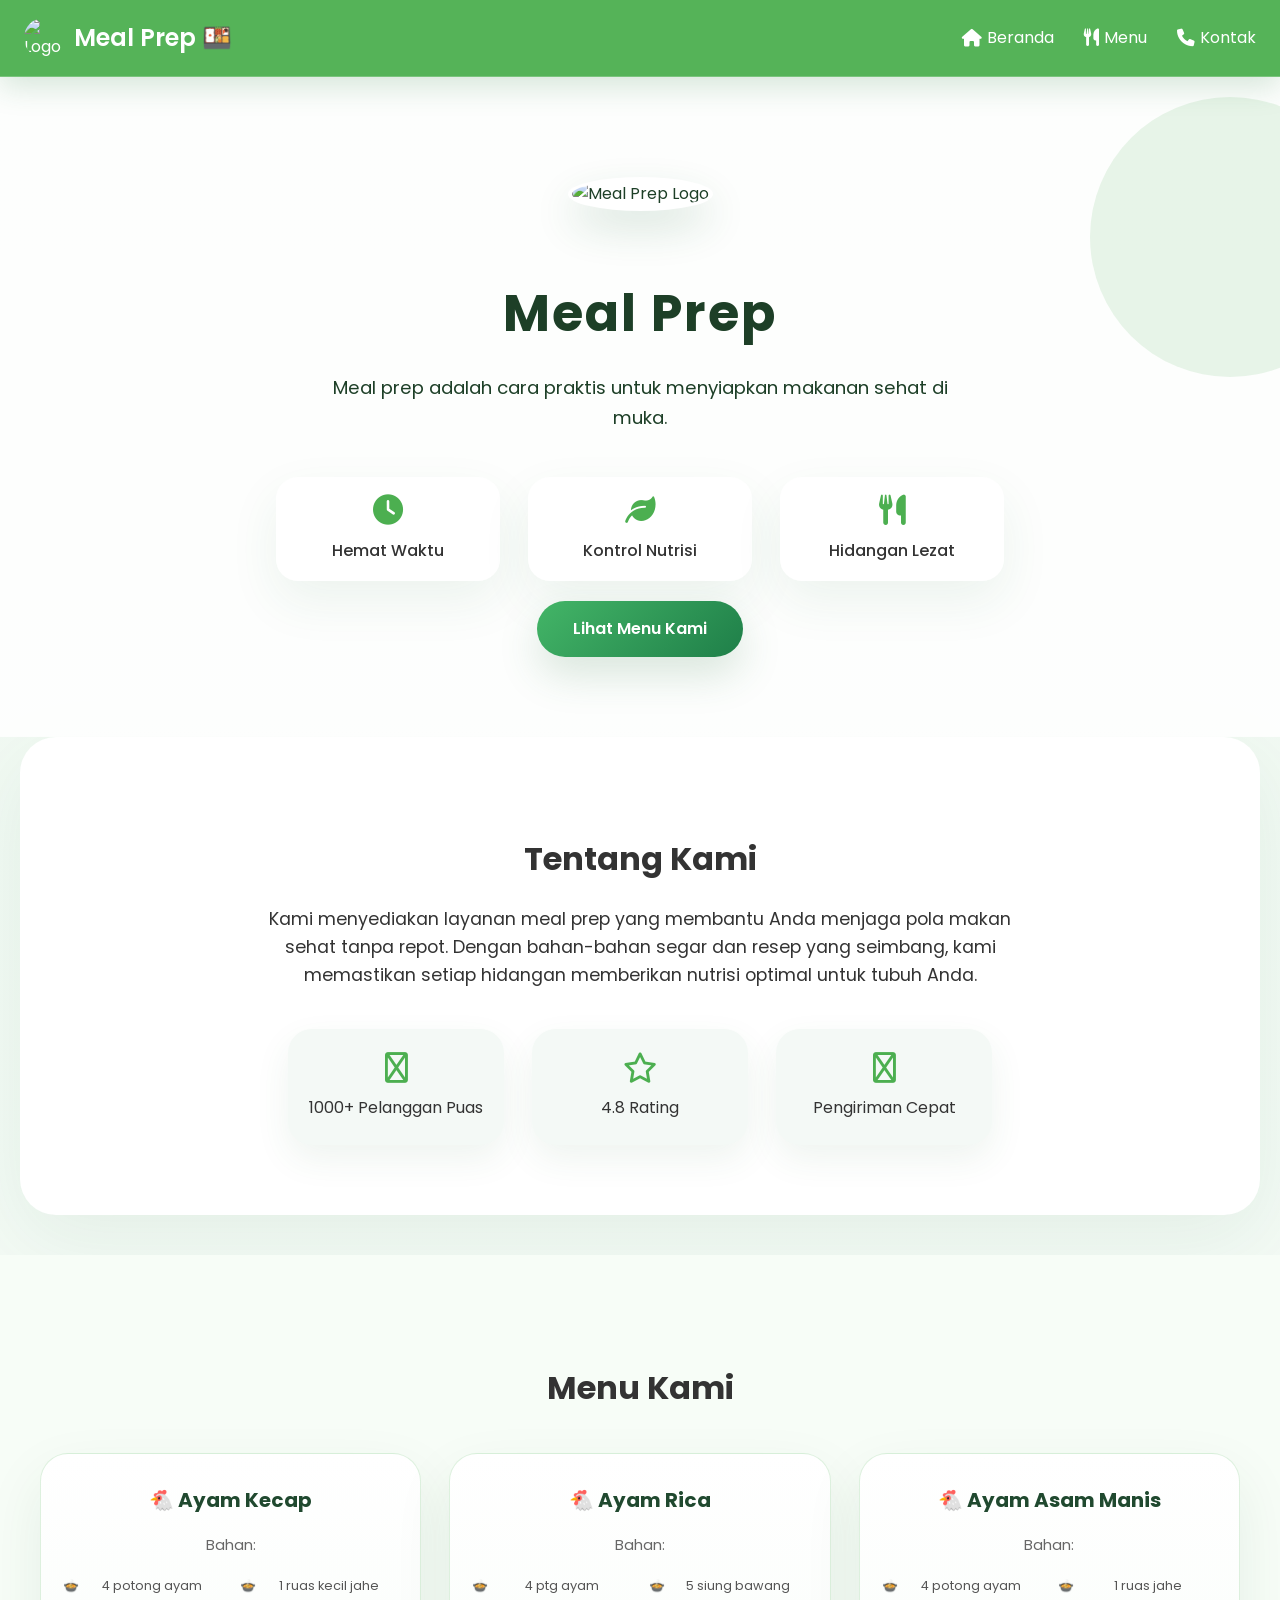
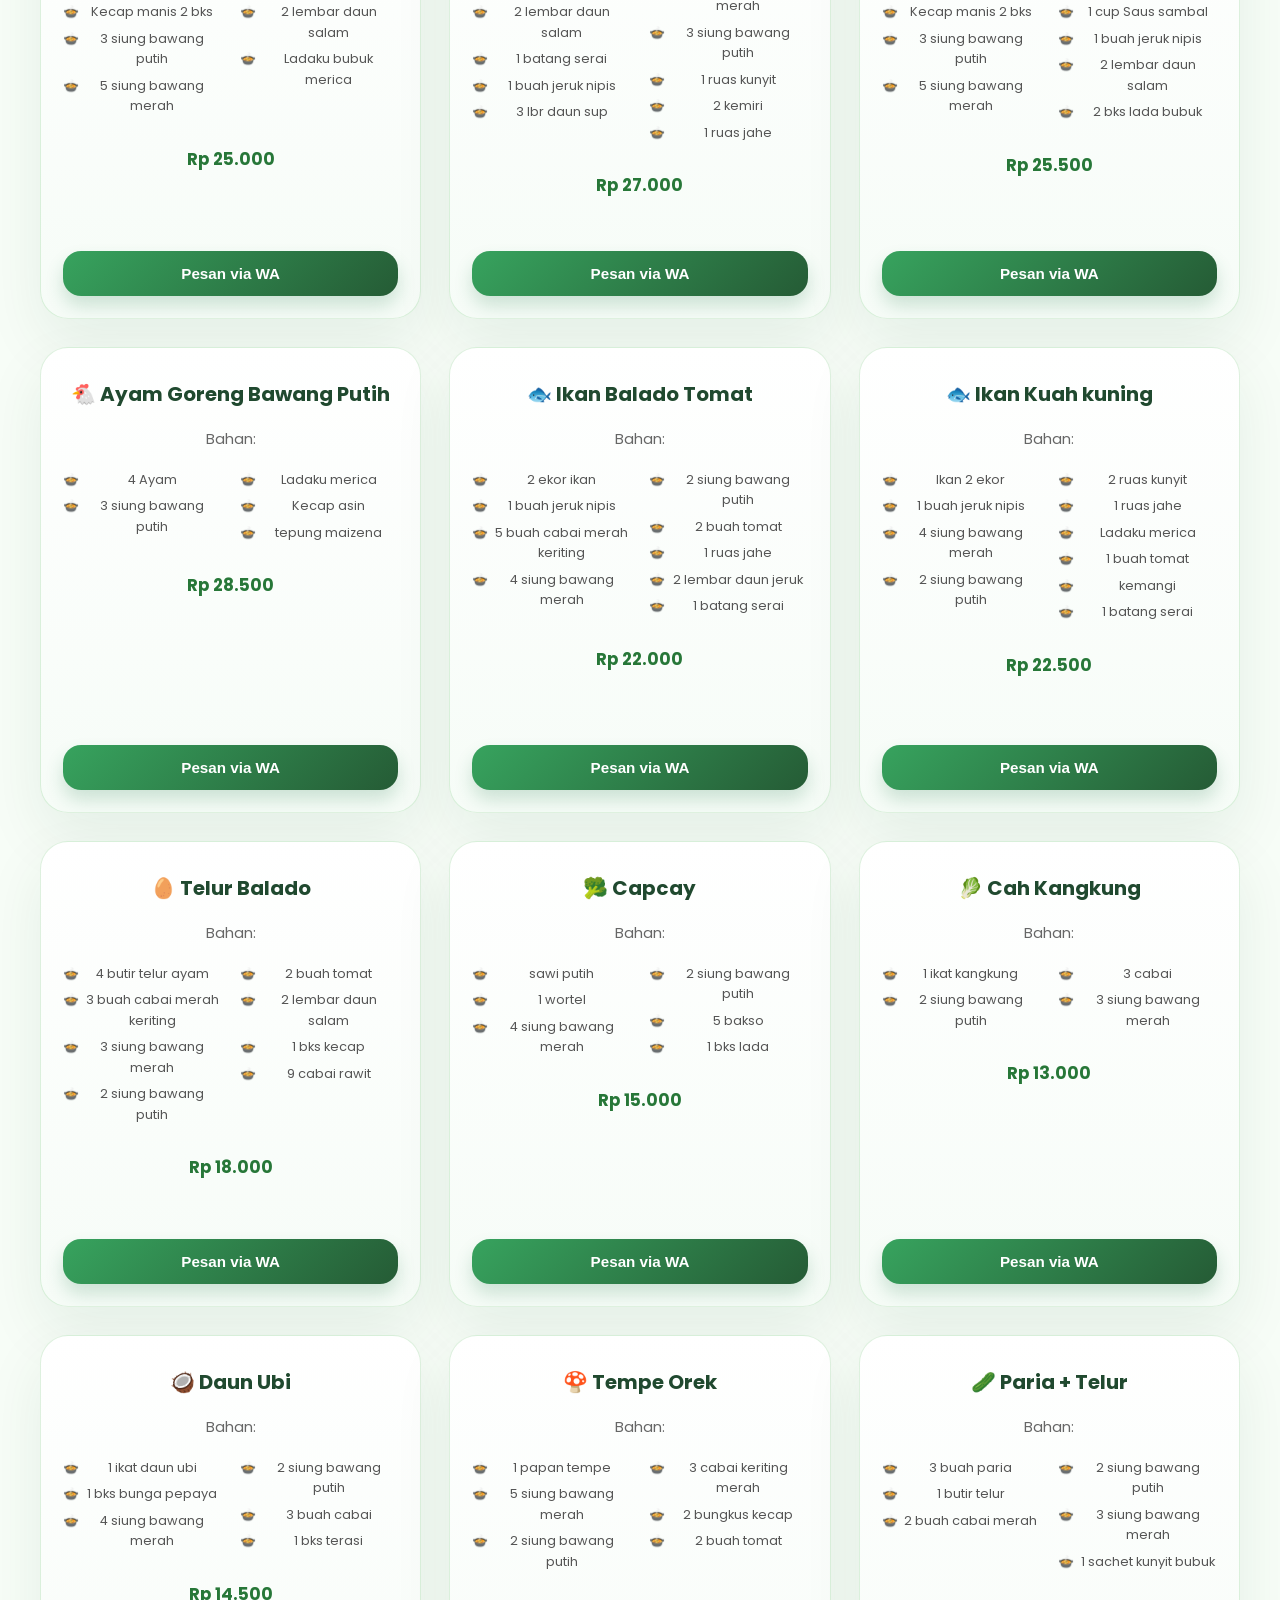
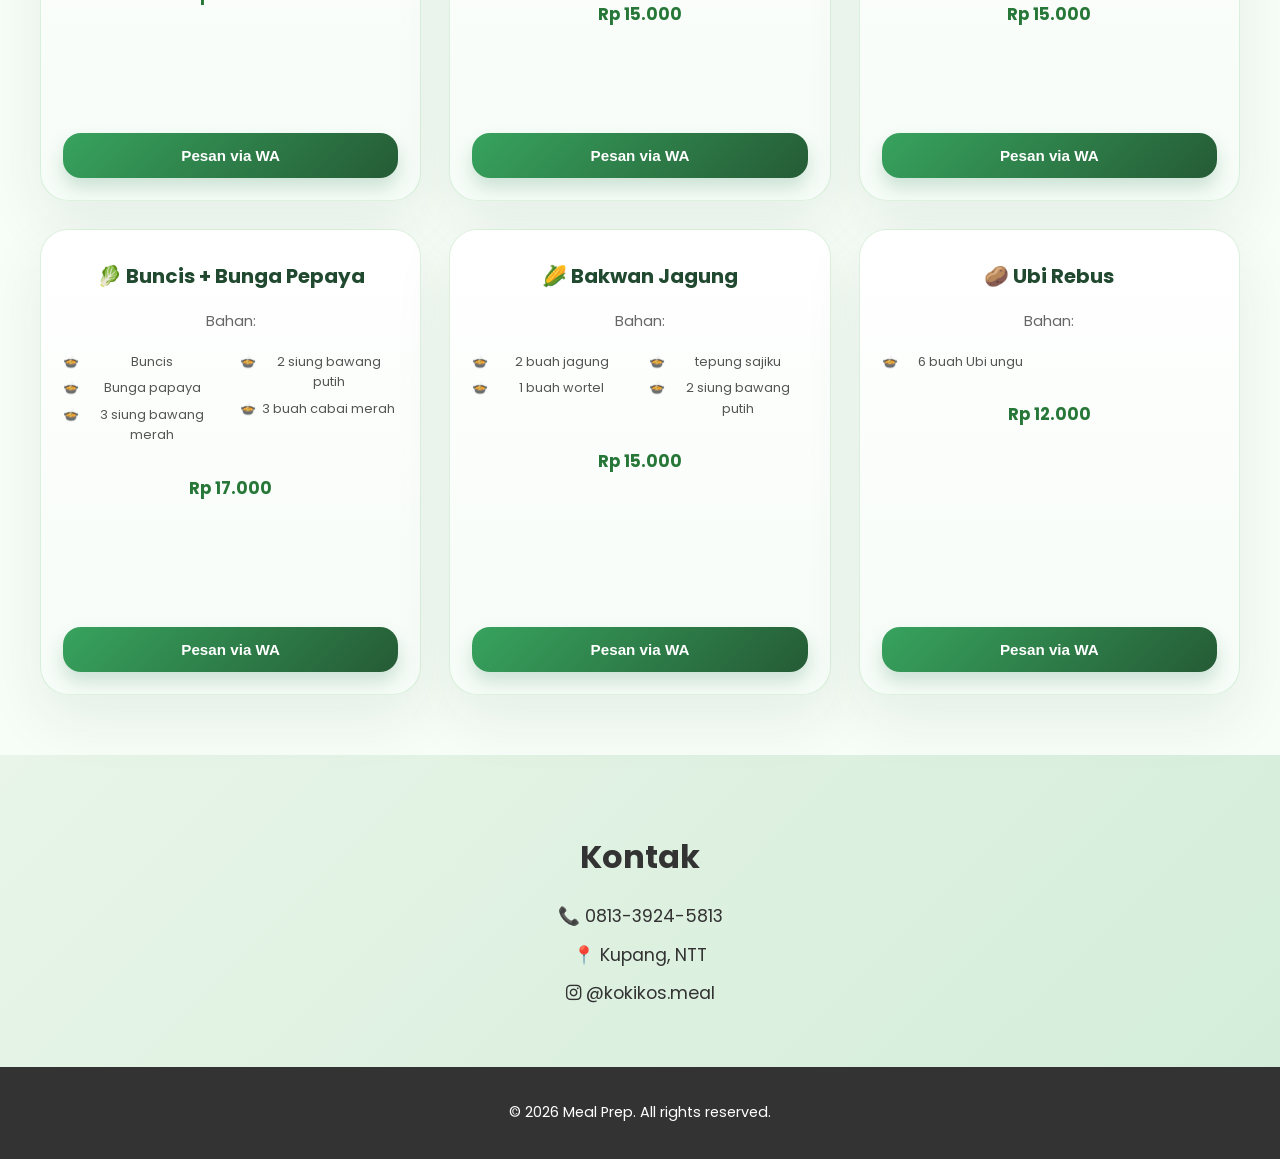
==== index.html @ edf44f18 "Rename beranda.html to index.html" ====
<!DOCTYPE html>
<html lang="id">
<head>
    <meta charset="UTF-8">
    <meta name="viewport" content="width=device-width, initial-scale=1.0">
    <meta name="description" content="Meal Prep menyediakan layanan paket makanan sehat siap saji dengan bahan segar dan nutrisi seimbang. Pesan sekarang!">
    <meta name="keywords" content="meal prep, makanan sehat, katering, diet sehat, Kupang">
    <meta property="og:title" content="Meal Prep - Makanan Sehat Siap Saji">
    <meta property="og:description" content="Layanan meal prep dengan menu variatif dan pengiriman cepat di Kupang, NTT">
    <meta name="theme-color" content="#4CAF50">
    <title>Meal Prep 🍱 - Makanan Sehat Siap Saji</title>
    <link rel="stylesheet" href="style.css">
    <link href="https://fonts.googleapis.com/css2?family=Poppins:wght@300;400;600&display=swap" rel="stylesheet">
    <link rel="stylesheet" href="https://cdnjs.cloudflare.com/ajax/libs/font-awesome/6.0.0/css/all.min.css">
</head>
<body>

    <!-- NAVBAR -->
    <nav>
        <div class="nav-logo">
            <img src="images/logo.jpeg" alt="Logo" class="nav-logo-img">
            <h2>Meal Prep 🍱</h2>
        </div>
        <div class="hamburger" id="hamburger">
            <span></span>
            <span></span>
            <span></span>
        </div>
        <ul class="nav-menu" id="nav-menu">
            <li><a href="#"><i class="fas fa-home"></i> Beranda</a></li>
            <li><a href="#menu"><i class="fas fa-utensils"></i> Menu</a></li>
            <li><a href="#kontak"><i class="fas fa-phone"></i> Kontak</a></li>
        </ul>
    </nav>

    <!-- HERO -->
    <section class="hero">
        <img src="images/logo.jpeg" alt="Meal Prep Logo" class="logo">
        <h1>Meal Prep</h1>
        <p>Meal prep adalah cara praktis untuk menyiapkan makanan sehat di muka.</p>
        <div class="features">
            <div class="feature">
                <i class="fas fa-clock"></i>
                <span>Hemat Waktu</span>
            </div>
            <div class="feature">
                <i class="fas fa-leaf"></i>
                <span>Kontrol Nutrisi</span>
            </div>
            <div class="feature">
                <i class="fas fa-utensils"></i>
                <span>Hidangan Lezat</span>
            </div>
        </div>
        <a href="#menu" class="cta-button">Lihat Menu Kami</a>
    </section>

    <!-- ABOUT -->
    <section class="about">
        <h2>Tentang Kami</h2>
        <p>Kami menyediakan layanan meal prep yang membantu Anda menjaga pola makan sehat tanpa repot. Dengan bahan-bahan segar dan resep yang seimbang, kami memastikan setiap hidangan memberikan nutrisi optimal untuk tubuh Anda.</p>
        <div class="stats">
            <div class="stat">
                <i class="fas fa-users"></i>
                <span>1000+ Pelanggan Puas</span>
            </div>
            <div class="stat">
                <i class="fas fa-star"></i>
                <span>4.8 Rating</span>
            </div>
            <div class="stat">
                <i class="fas fa-truck"></i>
                <span>Pengiriman Cepat</span>
            </div>
        </div>
    </section>

    <!-- MENU -->
    <section class="menu" id="menu">
        <h2>Menu Kami</h2>

        <div class="container" id="menu-container">

        </div>
    </section>

    <!-- KONTAK -->
    <section class="kontak" id="kontak">
        <h2>Kontak</h2>
        <p>📞 0813-3924-5813</p>
        <p>📍 Kupang, NTT</p>
        <p><i class="fab fa-instagram"></i> @kokikos.meal</p>
    </section>

    <!-- FOOTER -->
    <footer>
        <p>© 2026 Meal Prep. All rights reserved.</p>
    </footer>

    <!-- BACK TO TOP BUTTON -->
    <button id="backToTop" class="back-to-top">
        <i class="fas fa-chevron-up"></i>
    </button>

    <script src="script.js"></script>
</body>
</html>
---- style.css ----
html {
    scroll-behavior: smooth;
}

body {
    margin: 0;
    font-family: 'Poppins', sans-serif;
    line-height: 1.6;
    color: #333;
    background: linear-gradient(180deg, #eef8f0 0%, #ffffff 100%);
    min-height: 100vh;
}

/* NAVBAR */
nav {
    position: sticky;
    top: 0;
    z-index: 100;
    display: flex;
    justify-content: space-between;
    align-items: center;
    background: rgba(76, 175, 80, 0.95);
    color: white;
    padding: 18px 24px;
    box-shadow: 0 10px 30px rgba(39, 121, 62, 0.18);
    border-bottom: 1px solid rgba(255,255,255,0.22);
}

.nav-logo {
    display: flex;
    align-items: center;
    gap: 10px;
}

.nav-logo-img {
    width: 40px;
    height: 40px;
    border-radius: 50%;
}

nav h2 {
    margin: 0;
    font-weight: 600;
}

.hamburger {
    display: none;
    flex-direction: column;
    cursor: pointer;
}

.hamburger span {
    width: 25px;
    height: 3px;
    background-color: white;
    margin: 5px 0;
    border-radius: 3px;
    transition: 0.3s;
}

.hamburger.active span:nth-child(1) {
    transform: rotate(45deg) translate(8px, 8px);
}

.hamburger.active span:nth-child(2) {
    opacity: 0;
}

.hamburger.active span:nth-child(3) {
    transform: rotate(-45deg) translate(7px, -7px);
}

nav ul {
    display: flex;
    list-style: none;
    gap: 30px;
    margin: 0;
}

nav a {
    color: white;
    text-decoration: none;
    font-weight: 400;
    transition: color 0.3s, transform 0.3s;
    display: flex;
    align-items: center;
    gap: 5px;
}

nav a:hover {
    color: #e8f5e8;
    transform: scale(1.05);
}

nav a i {
    font-size: 1.1em;
}

nav a:hover {
    color: #e8f5e8;
}

/* HERO */
.hero {
    position: relative;
    text-align: center;
    padding: 100px 20px 80px;
    background: linear-gradient(180deg, rgba(255,255,255,0.88) 0%, rgba(255,255,255,0.88) 55%), url('images/salad.webp');
    background-size: cover;
    background-position: center;
    color: #1d3f27;
    animation: fadeIn 1.5s ease-in;
    overflow: hidden;
}

.hero::after {
    content: '';
    position: absolute;
    width: 280px;
    height: 280px;
    border-radius: 50%;
    background: rgba(76, 175, 80, 0.12);
    top: 20px;
    right: -90px;
    z-index: 0;
}

@keyframes fadeIn {
    from { opacity: 0; transform: translateY(20px); }
    to { opacity: 1; transform: translateY(0); }
}

.hero .logo {
    width: 150px;
    height: auto;
    margin-bottom: 20px;
    border-radius: 50%;
    border: 4px solid rgba(255,255,255,0.95);
    box-shadow: 0 18px 40px rgba(31, 97, 53, 0.16);
    background: white;
    z-index: 1;
}

.hero h1 {
    font-size: 3.2em;
    margin-bottom: 12px;
    font-weight: 700;
    letter-spacing: 0.04em;
    z-index: 1;
}

.hero p {
    font-size: 1.15em;
    margin-bottom: 40px;
    max-width: 620px;
    margin-left: auto;
    margin-right: auto;
    z-index: 1;
}

.features {
    display: flex;
    justify-content: center;
    gap: 28px;
    flex-wrap: wrap;
    margin-top: 45px;
    z-index: 1;
}

.feature {
    text-align: center;
    color: #333;
    background: rgba(255,255,255,0.92);
    padding: 18px 22px;
    border-radius: 22px;
    min-width: 180px;
    box-shadow: 0 20px 50px rgba(37, 109, 70, 0.08);
}

.feature i {
    font-size: 1.9em;
    color: #4CAF50;
    margin-bottom: 12px;
    animation: bounce 2s infinite;
}

@keyframes bounce {
    0%, 20%, 50%, 80%, 100% { transform: translateY(0); }
    40% { transform: translateY(-10px); }
    60% { transform: translateY(-5px); }
}

.feature span {
    display: block;
    font-weight: 500;
}

.cta-button {
    display: inline-block;
    padding: 15px 36px;
    background: linear-gradient(135deg, #43b567, #1f7f49);
    color: white;
    text-decoration: none;
    border-radius: 999px;
    font-weight: 600;
    font-size: 1em;
    transition: transform 0.3s, box-shadow 0.3s, background 0.3s;
    margin-top: 20px;
    box-shadow: 0 18px 40px rgba(53, 124, 72, 0.18);
}

.cta-button:hover {
    transform: translateY(-3px);
    box-shadow: 0 22px 45px rgba(40, 117, 67, 0.25);
    background: linear-gradient(135deg, #3a9d4f, #16603a);
}

.hero button {
    padding: 12px 30px;
    background: linear-gradient(135deg, #43b567, #1f7f49);
    color: white;
    border: none;
    border-radius: 999px;
    cursor: pointer;
    font-size: 1em;
    font-weight: 600;
    transition: transform 0.3s, box-shadow 0.3s, background 0.3s;
    box-shadow: 0 14px 28px rgba(41, 99, 58, 0.16);
}

.hero button:hover {
    transform: translateY(-3px);
    box-shadow: 0 18px 36px rgba(30, 82, 49, 0.22);
    background: linear-gradient(135deg, #3a9d4f, #16603a);
}
/* ABOUT */
.about {
    padding: 70px 20px;
    text-align: center;
    background: #ffffff;
    color: #333;
    margin: 0 20px 40px;
    border-radius: 36px;
    box-shadow: 0 24px 80px rgba(31, 97, 53, 0.07);
}

.about h2 {
    font-size: 2em;
    margin-bottom: 20px;
}

.about p {
    font-size: 1.1em;
    max-width: 760px;
    margin: 0 auto 40px;
}

.stats {
    display: flex;
    justify-content: center;
    gap: 28px;
    flex-wrap: wrap;
}

.stat {
    text-align: center;
    transition: transform 0.3s;
    background: #f4f9f6;
    padding: 24px 18px;
    border-radius: 24px;
    min-width: 180px;
    box-shadow: 0 14px 35px rgba(48, 121, 68, 0.08);
}

.stat:hover {
    transform: translateY(-4px);
}

.stat i {
    font-size: 1.9em;
    color: #4CAF50;
    margin-bottom: 12px;
    display: block;
    font-weight: 500;
}
/* MENU */
.menu {
    padding: 80px 20px 60px;
    text-align: center;
    background: #f7fdf7;
}

.menu h2 {
    font-size: 2em;
    margin-bottom: 40px;
    color: #333;
}

.container {
    display: grid;
    grid-template-columns: repeat(3, minmax(260px, 1fr));
    gap: 28px;
    max-width: 1200px;
    margin: 0 auto;
    padding: 0 20px;
}

.card {
    background: linear-gradient(180deg, #ffffff 0%, #f6fcf7 100%);
    border-radius: 28px;
    box-shadow: 0 24px 60px rgba(7, 74, 42, 0.08);
    padding: 22px;
    transition: transform 0.35s, box-shadow 0.35s;
    overflow: hidden;
    animation: fadeInCard 0.6s ease-out;
    border: 1px solid rgba(76, 175, 80, 0.18);
    display: flex;
    flex-direction: column;
    min-height: 420px;
}

@keyframes fadeInCard {
    from {
        opacity: 0;
        transform: translateY(20px);
    }
    to {
        opacity: 1;
        transform: translateY(0);
    }
}

.card:hover {
    border-color: #3a9d4f;
    transform: translateY(-6px);
    box-shadow: 0 28px 60px rgba(30, 88, 52, 0.14);
}

.card img {
    width: 100%;
    height: 180px;
    object-fit: cover;
    border-radius: 10px;
    margin-bottom: 15px;
}

.card h3 {
    margin: 8px 0 10px;
    font-size: 1.25em;
    color: #20492f;
}

.card p {
    color: #666;
    margin: 8px 0;
    font-size: 0.9em;
}

.card span {
    display: block;
    color: #277738;
    font-weight: 700;
    font-size: 1.05em;
    margin: 10px 0 14px;
}

.card button {
    padding: 14px 18px;
    background: linear-gradient(135deg, #37a35e, #255b35);
    color: white;
    border: none;
    border-radius: 18px;
    cursor: pointer;
    font-weight: 600;
    font-size: 0.95em;
    transition: transform 0.3s, box-shadow 0.3s;
    margin-top: auto;
    box-shadow: 0 10px 18px rgba(37, 123, 75, 0.2);
}

.card button:hover {
    transform: translateY(-2px);
    box-shadow: 0 16px 24px rgba(38, 107, 60, 0.2);
}

.card ul {
    list-style: none;
    padding: 0;
    margin: 8px 0 16px;
    column-count: 2;
    column-gap: 18px;
}

.card li {
    padding: 3px 0;
    position: relative;
    padding-left: 20px;
    color: #555;
    font-size: 0.8em;
    break-inside: avoid;
}

.card li.hidden-ingredient {
    display: none;
}

.card li:before {
    content: "🍲";
    position: absolute;
    left: 0;
    color: #4CAF50;
}

.toggle-ingredients {
    width: 100%;
    margin: 8px 0 12px;
    padding: 8px 12px;
    border: 1px solid #4CAF50;
    background: transparent;
    color: #4CAF50;
    border-radius: 15px;
    cursor: pointer;
    font-size: 0.9em;
    transition: background 0.3s, color 0.3s;
}

.toggle-ingredients:hover {
    background: #4CAF50;
    color: white;
}

/* KONTAK */
.kontak {
    text-align: center;
    padding: 50px 20px;
    background: linear-gradient(135deg, #e8f5e8, #d4edda);
    color: #333;
}

.kontak h2 {
    font-size: 2em;
    margin-bottom: 20px;
}

.kontak p {
    font-size: 1.1em;
    margin: 10px 0;
}

/* FOOTER */
footer {
    background: #333;
    color: white;
    text-align: center;
    padding: 20px;
    font-size: 0.9em;
}

.footer-img {
    width: 60px;
    height: 60px;
    border-radius: 10px;
    margin-bottom: 10px;
}

/* BACK TO TOP BUTTON */
.back-to-top {
    position: fixed;
    bottom: 24px;
    right: 24px;
    background: linear-gradient(135deg, #43b567, #1f7f49);
    color: white;
    border: none;
    border-radius: 50%;
    width: 52px;
    height: 52px;
    font-size: 1.2em;
    cursor: pointer;
    display: none;
    justify-content: center;
    align-items: center;
    box-shadow: 0 14px 32px rgba(34, 98, 57, 0.2);
    transition: transform 0.3s, opacity 0.3s;
    z-index: 999;
}

.back-to-top.show {
    display: flex;
}

.back-to-top:hover {
    transform: translateY(-3px);
    box-shadow: 0 6px 15px rgba(0,0,0,0.3);
}

/* RESPONSIVE */
@media (max-width: 768px) {
    nav {
        flex-direction: row;
        justify-content: space-between;
    }
    
    .hamburger {
        display: flex;
    }
    
    nav ul.nav-menu {
        position: fixed;
        top: 70px;
        left: 0;
        width: 100%;
        background: linear-gradient(135deg, #4CAF50, #45a049);
        flex-direction: column;
        gap: 0;
        max-height: 0;
        overflow: hidden;
        transition: max-height 0.3s ease-in-out;
    }
    
    nav ul.nav-menu.active {
        max-height: 200px;
    }
    
    nav ul li {
        padding: 15px 20px;
        border-bottom: 1px solid rgba(255,255,255,0.1);
    }    
    
    .features {
        flex-direction: column;
        gap: 20px;
    }
    
    .feature i {
        font-size: 1.5em;
    }
    
    .hero .logo {
        width: 120px;
    }
    
    .container {
        display: grid;
        grid-template-columns: 1fr;
        gap: 22px;
        padding: 0 20px;
    }
    
    .card {
        width: 100%;
        max-width: 100%;
        min-height: auto;
    }
    
    .back-to-top {
        width: 45px;
        height: 45px;
        font-size: 1em;
    }
}
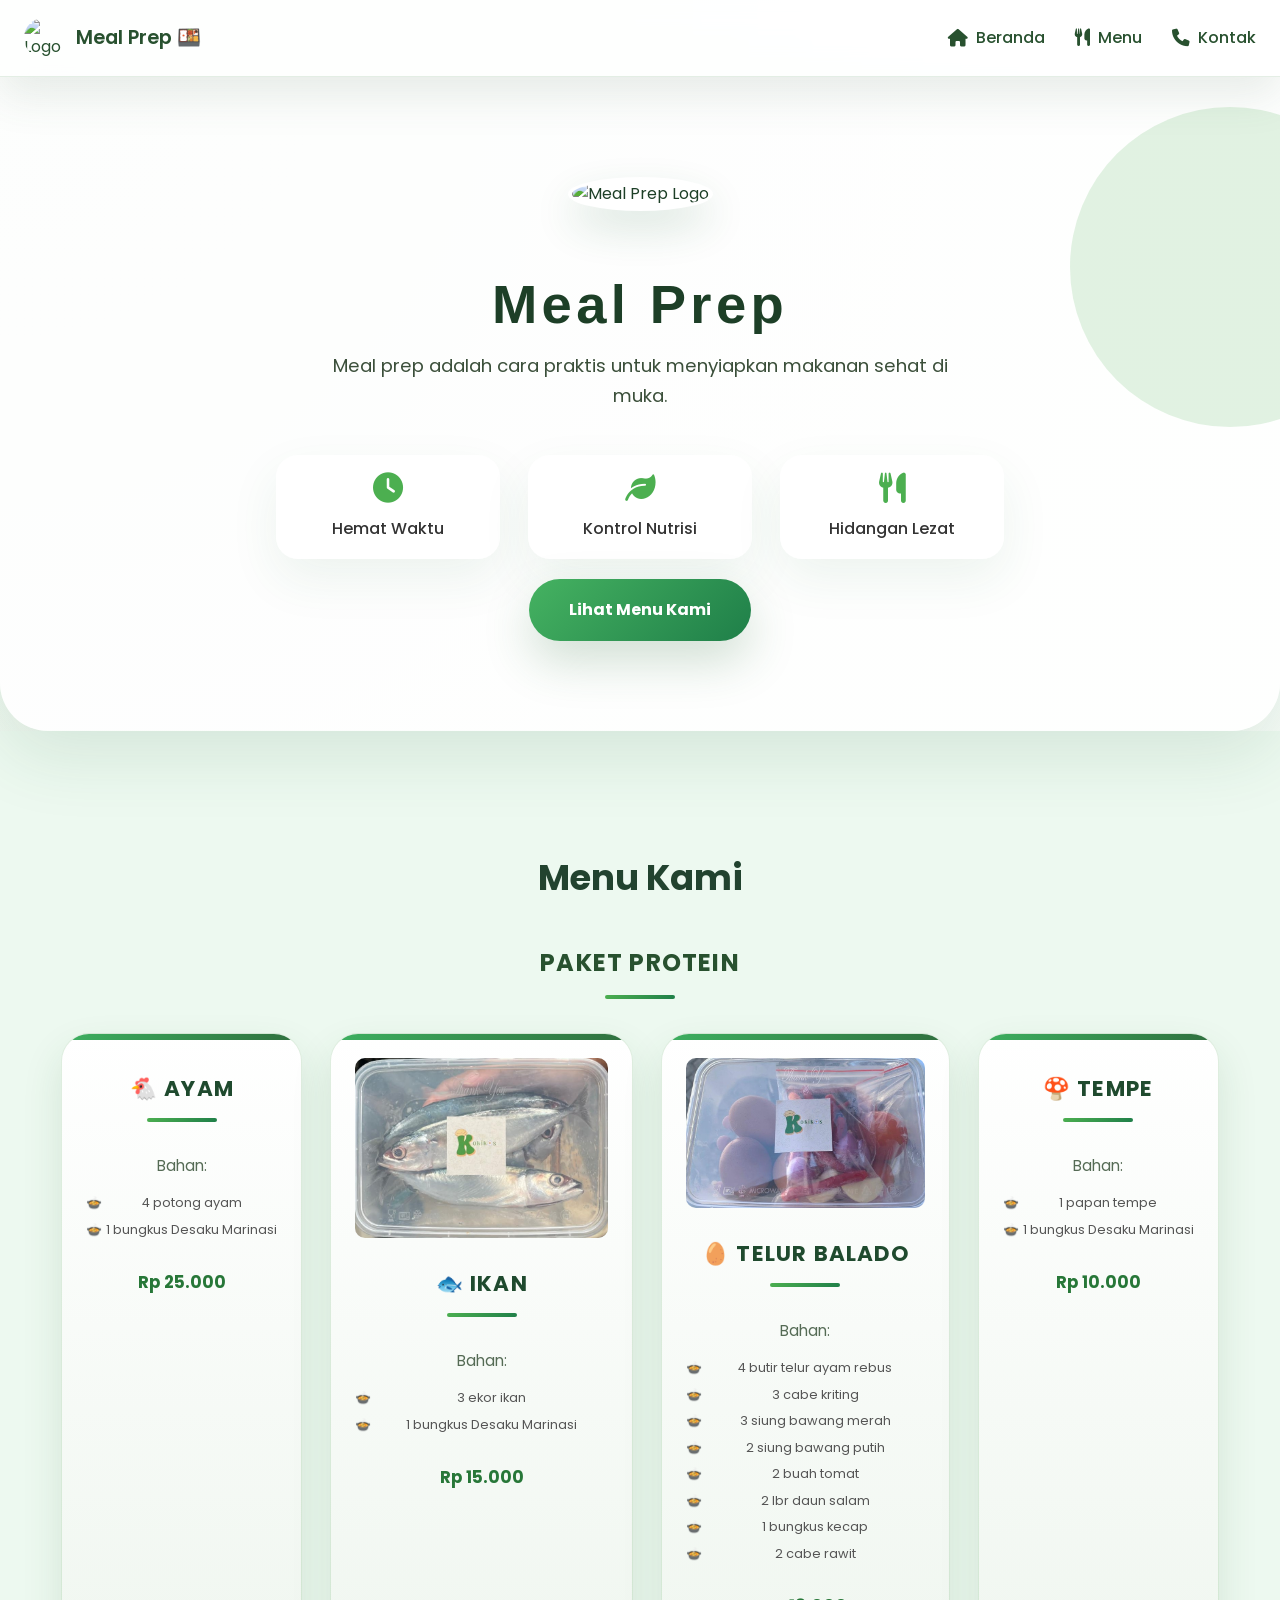
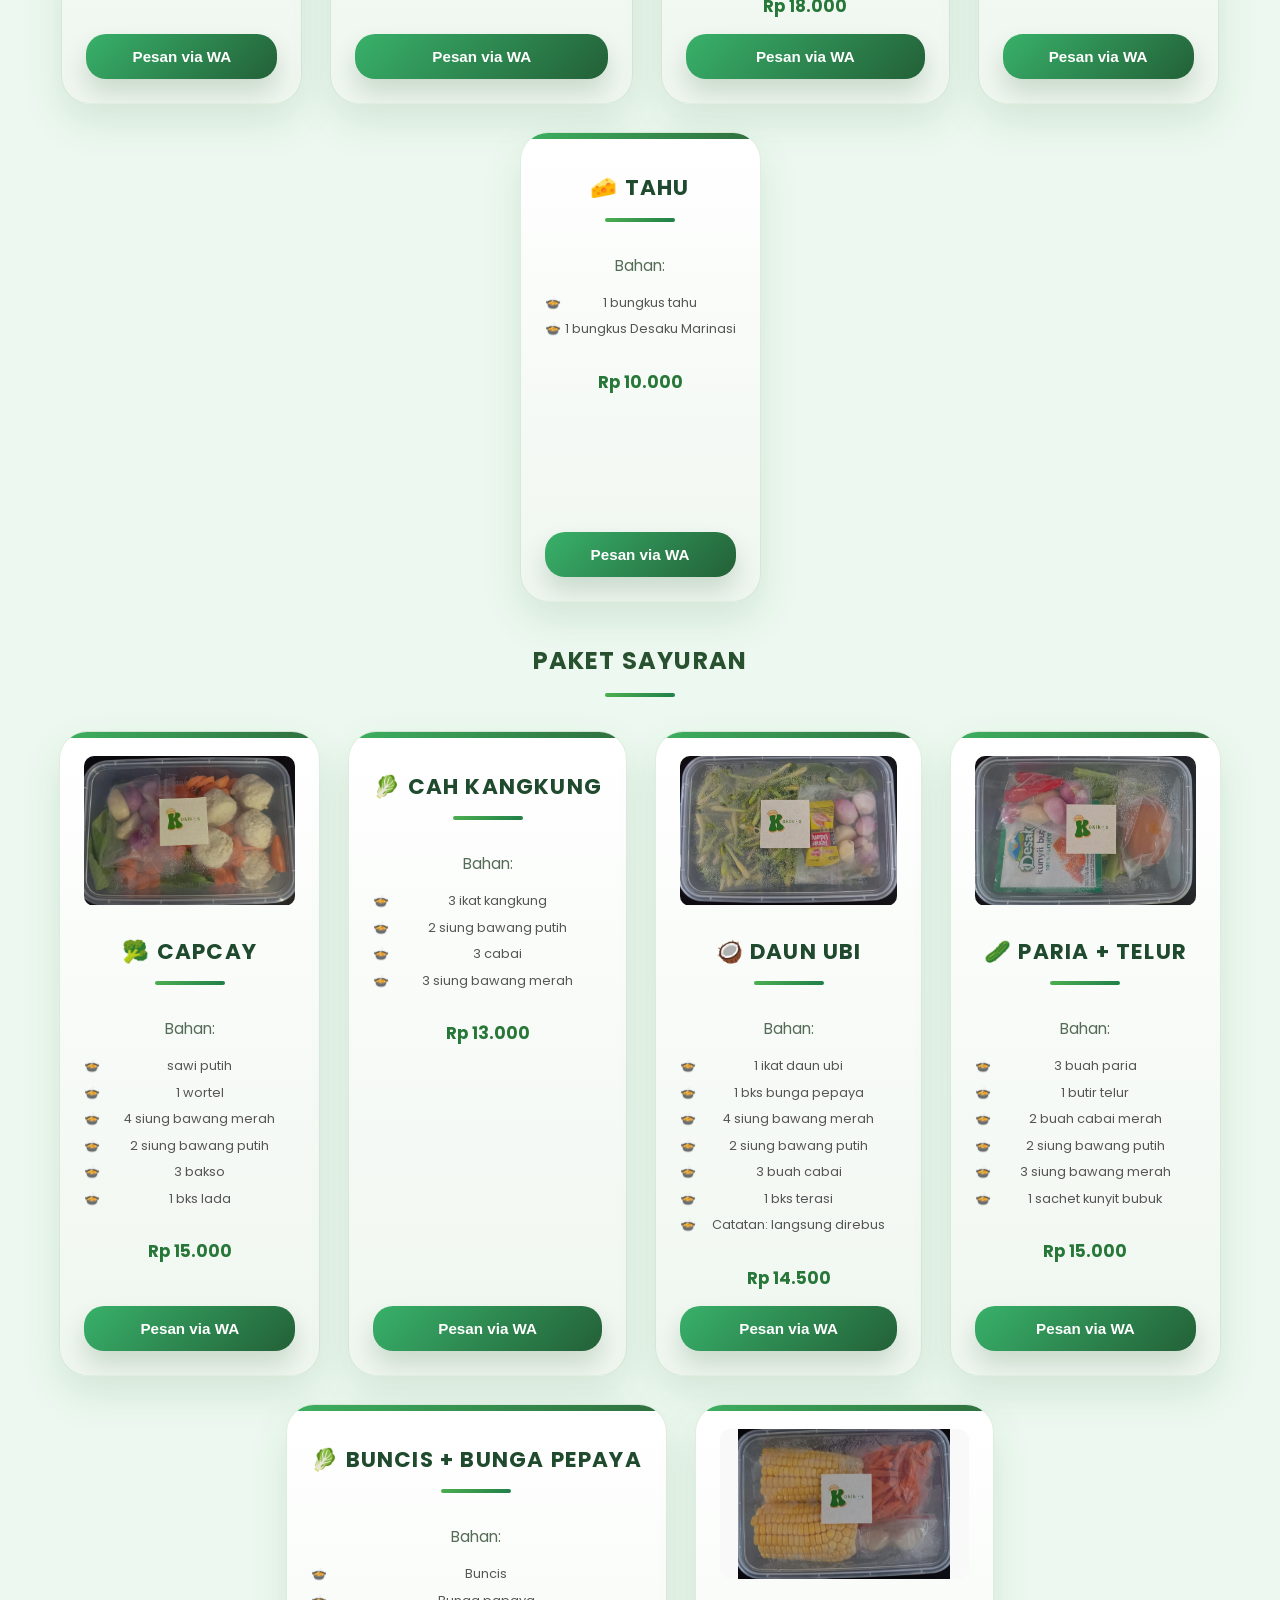
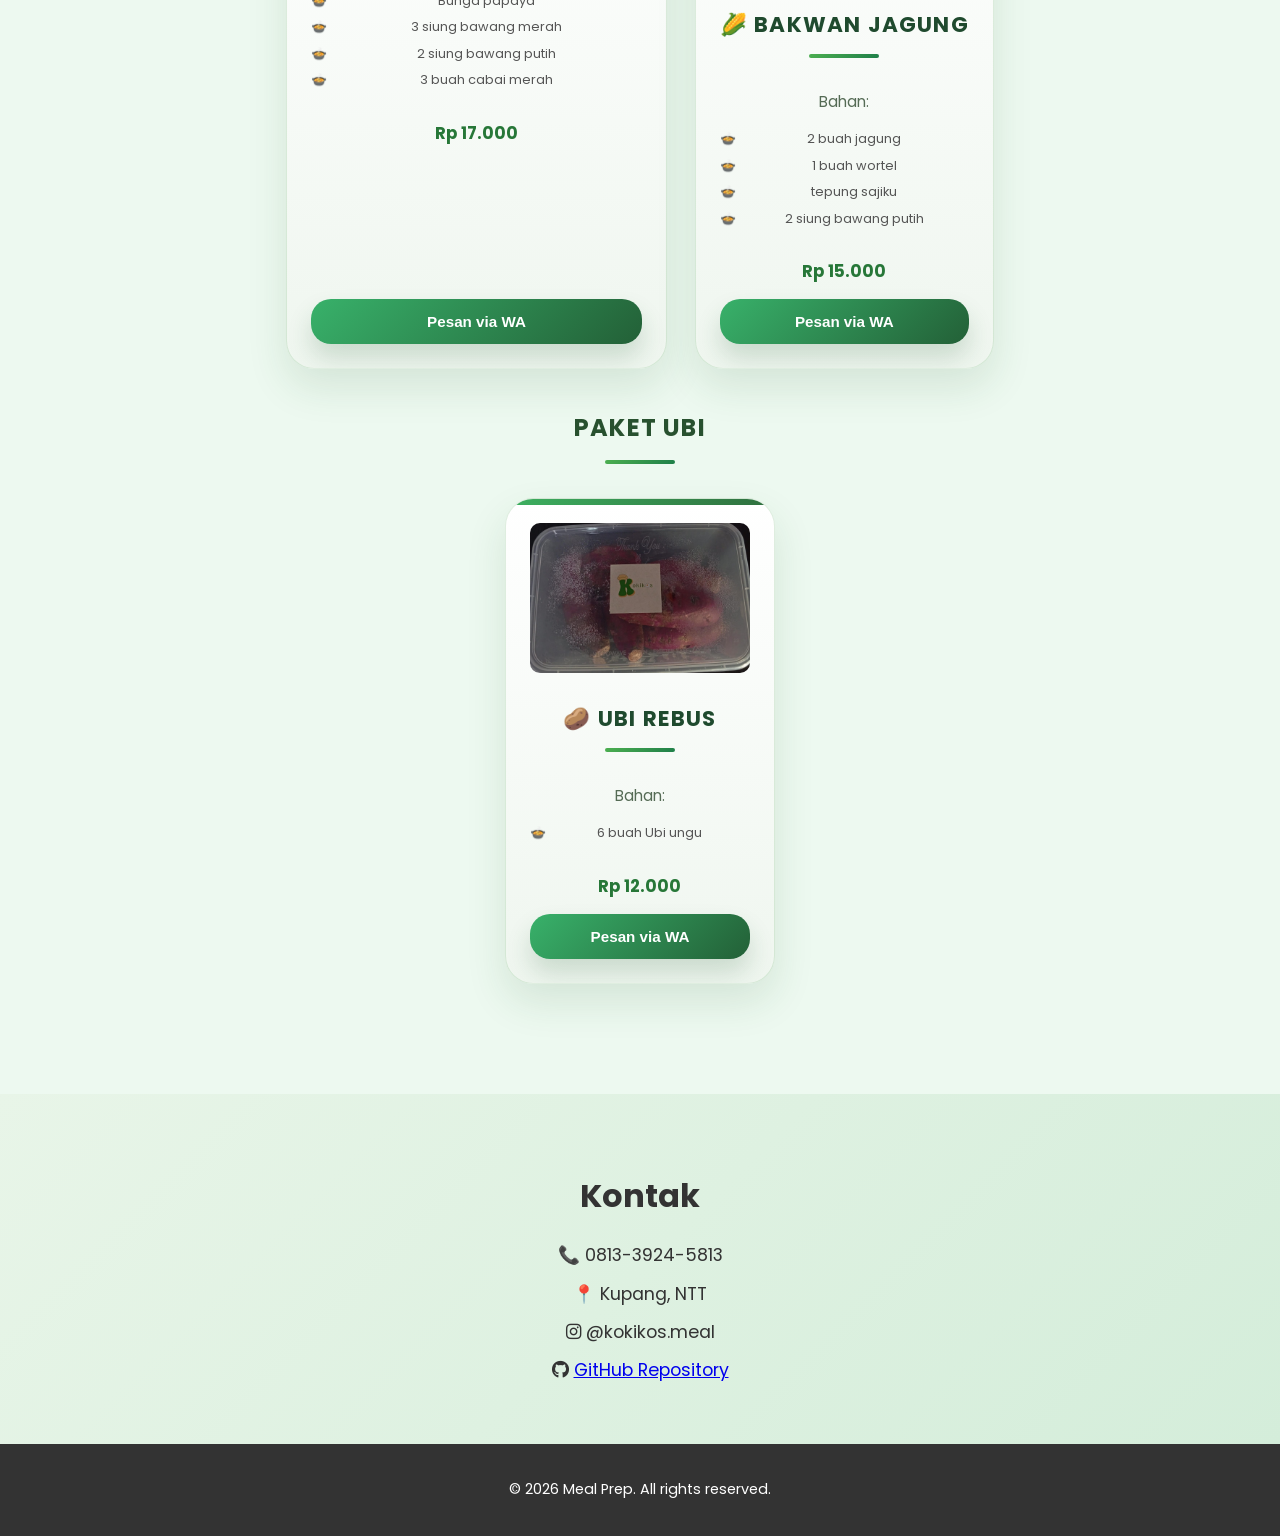
==== commit 8100938d: "Add images for fish and telur balado menu items, update GitHub link, and improve fish image cropping" ====
--- a/index.html
+++ b/index.html
@@ -55,26 +55,6 @@
         <a href="#menu" class="cta-button">Lihat Menu Kami</a>
     </section>
 
-    <!-- ABOUT -->
-    <section class="about">
-        <h2>Tentang Kami</h2>
-        <p>Kami menyediakan layanan meal prep yang membantu Anda menjaga pola makan sehat tanpa repot. Dengan bahan-bahan segar dan resep yang seimbang, kami memastikan setiap hidangan memberikan nutrisi optimal untuk tubuh Anda.</p>
-        <div class="stats">
-            <div class="stat">
-                <i class="fas fa-users"></i>
-                <span>1000+ Pelanggan Puas</span>
-            </div>
-            <div class="stat">
-                <i class="fas fa-star"></i>
-                <span>4.8 Rating</span>
-            </div>
-            <div class="stat">
-                <i class="fas fa-truck"></i>
-                <span>Pengiriman Cepat</span>
-            </div>
-        </div>
-    </section>
-
     <!-- MENU -->
     <section class="menu" id="menu">
         <h2>Menu Kami</h2>
@@ -90,6 +70,7 @@
         <p>📞 0813-3924-5813</p>
         <p>📍 Kupang, NTT</p>
         <p><i class="fab fa-instagram"></i> @kokikos.meal</p>
+        <p><i class="fab fa-github"></i> <a href="https://github.com/username/meal-prep" target="_blank">GitHub Repository</a></p>
     </section>
 
     <!-- FOOTER -->
--- a/style.css
+++ b/style.css
@@ -1,560 +1,573 @@
-html {
-    scroll-behavior: smooth;
-}
-
-body {
-    margin: 0;
-    font-family: 'Poppins', sans-serif;
-    line-height: 1.6;
-    color: #333;
-    background: linear-gradient(180deg, #eef8f0 0%, #ffffff 100%);
-    min-height: 100vh;
-}
-
-/* NAVBAR */
-nav {
-    position: sticky;
-    top: 0;
-    z-index: 100;
-    display: flex;
-    justify-content: space-between;
-    align-items: center;
-    background: rgba(76, 175, 80, 0.95);
-    color: white;
-    padding: 18px 24px;
-    box-shadow: 0 10px 30px rgba(39, 121, 62, 0.18);
-    border-bottom: 1px solid rgba(255,255,255,0.22);
-}
-
-.nav-logo {
-    display: flex;
-    align-items: center;
-    gap: 10px;
-}
-
-.nav-logo-img {
-    width: 40px;
-    height: 40px;
-    border-radius: 50%;
-}
-
-nav h2 {
-    margin: 0;
-    font-weight: 600;
-}
-
-.hamburger {
-    display: none;
-    flex-direction: column;
-    cursor: pointer;
-}
-
-.hamburger span {
-    width: 25px;
-    height: 3px;
-    background-color: white;
-    margin: 5px 0;
-    border-radius: 3px;
-    transition: 0.3s;
-}
-
-.hamburger.active span:nth-child(1) {
-    transform: rotate(45deg) translate(8px, 8px);
-}
-
-.hamburger.active span:nth-child(2) {
-    opacity: 0;
-}
-
-.hamburger.active span:nth-child(3) {
-    transform: rotate(-45deg) translate(7px, -7px);
-}
-
-nav ul {
-    display: flex;
-    list-style: none;
-    gap: 30px;
-    margin: 0;
-}
-
-nav a {
-    color: white;
-    text-decoration: none;
-    font-weight: 400;
-    transition: color 0.3s, transform 0.3s;
-    display: flex;
-    align-items: center;
-    gap: 5px;
-}
-
-nav a:hover {
-    color: #e8f5e8;
-    transform: scale(1.05);
-}
-
-nav a i {
-    font-size: 1.1em;
-}
-
-nav a:hover {
-    color: #e8f5e8;
-}
-
-/* HERO */
-.hero {
-    position: relative;
-    text-align: center;
-    padding: 100px 20px 80px;
-    background: linear-gradient(180deg, rgba(255,255,255,0.88) 0%, rgba(255,255,255,0.88) 55%), url('images/salad.webp');
-    background-size: cover;
-    background-position: center;
-    color: #1d3f27;
-    animation: fadeIn 1.5s ease-in;
-    overflow: hidden;
-}
-
-.hero::after {
-    content: '';
-    position: absolute;
-    width: 280px;
-    height: 280px;
-    border-radius: 50%;
-    background: rgba(76, 175, 80, 0.12);
-    top: 20px;
-    right: -90px;
-    z-index: 0;
-}
-
-@keyframes fadeIn {
-    from { opacity: 0; transform: translateY(20px); }
-    to { opacity: 1; transform: translateY(0); }
-}
-
-.hero .logo {
-    width: 150px;
-    height: auto;
-    margin-bottom: 20px;
-    border-radius: 50%;
-    border: 4px solid rgba(255,255,255,0.95);
-    box-shadow: 0 18px 40px rgba(31, 97, 53, 0.16);
-    background: white;
-    z-index: 1;
-}
-
-.hero h1 {
-    font-size: 3.2em;
-    margin-bottom: 12px;
-    font-weight: 700;
-    letter-spacing: 0.04em;
-    z-index: 1;
-}
-
-.hero p {
-    font-size: 1.15em;
-    margin-bottom: 40px;
-    max-width: 620px;
-    margin-left: auto;
-    margin-right: auto;
-    z-index: 1;
-}
-
-.features {
-    display: flex;
-    justify-content: center;
-    gap: 28px;
-    flex-wrap: wrap;
-    margin-top: 45px;
-    z-index: 1;
-}
-
-.feature {
-    text-align: center;
-    color: #333;
-    background: rgba(255,255,255,0.92);
-    padding: 18px 22px;
-    border-radius: 22px;
-    min-width: 180px;
-    box-shadow: 0 20px 50px rgba(37, 109, 70, 0.08);
-}
-
-.feature i {
-    font-size: 1.9em;
-    color: #4CAF50;
-    margin-bottom: 12px;
-    animation: bounce 2s infinite;
-}
-
-@keyframes bounce {
-    0%, 20%, 50%, 80%, 100% { transform: translateY(0); }
-    40% { transform: translateY(-10px); }
-    60% { transform: translateY(-5px); }
-}
-
-.feature span {
-    display: block;
-    font-weight: 500;
-}
-
-.cta-button {
-    display: inline-block;
-    padding: 15px 36px;
-    background: linear-gradient(135deg, #43b567, #1f7f49);
-    color: white;
-    text-decoration: none;
-    border-radius: 999px;
-    font-weight: 600;
-    font-size: 1em;
-    transition: transform 0.3s, box-shadow 0.3s, background 0.3s;
-    margin-top: 20px;
-    box-shadow: 0 18px 40px rgba(53, 124, 72, 0.18);
-}
-
-.cta-button:hover {
-    transform: translateY(-3px);
-    box-shadow: 0 22px 45px rgba(40, 117, 67, 0.25);
-    background: linear-gradient(135deg, #3a9d4f, #16603a);
-}
-
-.hero button {
-    padding: 12px 30px;
-    background: linear-gradient(135deg, #43b567, #1f7f49);
-    color: white;
-    border: none;
-    border-radius: 999px;
-    cursor: pointer;
-    font-size: 1em;
-    font-weight: 600;
-    transition: transform 0.3s, box-shadow 0.3s, background 0.3s;
-    box-shadow: 0 14px 28px rgba(41, 99, 58, 0.16);
-}
-
-.hero button:hover {
-    transform: translateY(-3px);
-    box-shadow: 0 18px 36px rgba(30, 82, 49, 0.22);
-    background: linear-gradient(135deg, #3a9d4f, #16603a);
-}
-/* ABOUT */
-.about {
-    padding: 70px 20px;
-    text-align: center;
-    background: #ffffff;
-    color: #333;
-    margin: 0 20px 40px;
-    border-radius: 36px;
-    box-shadow: 0 24px 80px rgba(31, 97, 53, 0.07);
-}
-
-.about h2 {
-    font-size: 2em;
-    margin-bottom: 20px;
-}
-
-.about p {
-    font-size: 1.1em;
-    max-width: 760px;
-    margin: 0 auto 40px;
-}
-
-.stats {
-    display: flex;
-    justify-content: center;
-    gap: 28px;
-    flex-wrap: wrap;
-}
-
-.stat {
-    text-align: center;
-    transition: transform 0.3s;
-    background: #f4f9f6;
-    padding: 24px 18px;
-    border-radius: 24px;
-    min-width: 180px;
-    box-shadow: 0 14px 35px rgba(48, 121, 68, 0.08);
-}
-
-.stat:hover {
-    transform: translateY(-4px);
-}
-
-.stat i {
-    font-size: 1.9em;
-    color: #4CAF50;
-    margin-bottom: 12px;
-    display: block;
-    font-weight: 500;
-}
-/* MENU */
-.menu {
-    padding: 80px 20px 60px;
-    text-align: center;
-    background: #f7fdf7;
-}
-
-.menu h2 {
-    font-size: 2em;
-    margin-bottom: 40px;
-    color: #333;
-}
-
-.container {
-    display: grid;
-    grid-template-columns: repeat(3, minmax(260px, 1fr));
-    gap: 28px;
-    max-width: 1200px;
-    margin: 0 auto;
-    padding: 0 20px;
-}
-
-.card {
-    background: linear-gradient(180deg, #ffffff 0%, #f6fcf7 100%);
-    border-radius: 28px;
-    box-shadow: 0 24px 60px rgba(7, 74, 42, 0.08);
-    padding: 22px;
-    transition: transform 0.35s, box-shadow 0.35s;
-    overflow: hidden;
-    animation: fadeInCard 0.6s ease-out;
-    border: 1px solid rgba(76, 175, 80, 0.18);
-    display: flex;
-    flex-direction: column;
-    min-height: 420px;
-}
-
-@keyframes fadeInCard {
-    from {
-        opacity: 0;
-        transform: translateY(20px);
-    }
-    to {
-        opacity: 1;
-        transform: translateY(0);
-    }
-}
-
-.card:hover {
-    border-color: #3a9d4f;
-    transform: translateY(-6px);
-    box-shadow: 0 28px 60px rgba(30, 88, 52, 0.14);
-}
-
-.card img {
-    width: 100%;
-    height: 180px;
-    object-fit: cover;
-    border-radius: 10px;
-    margin-bottom: 15px;
-}
-
-.card h3 {
-    margin: 8px 0 10px;
-    font-size: 1.25em;
-    color: #20492f;
-}
-
-.card p {
-    color: #666;
-    margin: 8px 0;
-    font-size: 0.9em;
-}
-
-.card span {
-    display: block;
-    color: #277738;
-    font-weight: 700;
-    font-size: 1.05em;
-    margin: 10px 0 14px;
-}
-
-.card button {
-    padding: 14px 18px;
-    background: linear-gradient(135deg, #37a35e, #255b35);
-    color: white;
-    border: none;
-    border-radius: 18px;
-    cursor: pointer;
-    font-weight: 600;
-    font-size: 0.95em;
-    transition: transform 0.3s, box-shadow 0.3s;
-    margin-top: auto;
-    box-shadow: 0 10px 18px rgba(37, 123, 75, 0.2);
-}
-
-.card button:hover {
-    transform: translateY(-2px);
-    box-shadow: 0 16px 24px rgba(38, 107, 60, 0.2);
-}
-
-.card ul {
-    list-style: none;
-    padding: 0;
-    margin: 8px 0 16px;
-    column-count: 2;
-    column-gap: 18px;
-}
-
-.card li {
-    padding: 3px 0;
-    position: relative;
-    padding-left: 20px;
-    color: #555;
-    font-size: 0.8em;
-    break-inside: avoid;
-}
-
-.card li.hidden-ingredient {
-    display: none;
-}
-
-.card li:before {
-    content: "🍲";
-    position: absolute;
-    left: 0;
-    color: #4CAF50;
-}
-
-.toggle-ingredients {
-    width: 100%;
-    margin: 8px 0 12px;
-    padding: 8px 12px;
-    border: 1px solid #4CAF50;
-    background: transparent;
-    color: #4CAF50;
-    border-radius: 15px;
-    cursor: pointer;
-    font-size: 0.9em;
-    transition: background 0.3s, color 0.3s;
-}
-
-.toggle-ingredients:hover {
-    background: #4CAF50;
-    color: white;
-}
-
-/* KONTAK */
-.kontak {
-    text-align: center;
-    padding: 50px 20px;
-    background: linear-gradient(135deg, #e8f5e8, #d4edda);
-    color: #333;
-}
-
-.kontak h2 {
-    font-size: 2em;
-    margin-bottom: 20px;
-}
-
-.kontak p {
-    font-size: 1.1em;
-    margin: 10px 0;
-}
-
-/* FOOTER */
-footer {
-    background: #333;
-    color: white;
-    text-align: center;
-    padding: 20px;
-    font-size: 0.9em;
-}
-
-.footer-img {
-    width: 60px;
-    height: 60px;
-    border-radius: 10px;
-    margin-bottom: 10px;
-}
-
-/* BACK TO TOP BUTTON */
-.back-to-top {
-    position: fixed;
-    bottom: 24px;
-    right: 24px;
-    background: linear-gradient(135deg, #43b567, #1f7f49);
-    color: white;
-    border: none;
-    border-radius: 50%;
-    width: 52px;
-    height: 52px;
-    font-size: 1.2em;
-    cursor: pointer;
-    display: none;
-    justify-content: center;
-    align-items: center;
-    box-shadow: 0 14px 32px rgba(34, 98, 57, 0.2);
-    transition: transform 0.3s, opacity 0.3s;
-    z-index: 999;
-}
-
-.back-to-top.show {
-    display: flex;
-}
-
-.back-to-top:hover {
-    transform: translateY(-3px);
-    box-shadow: 0 6px 15px rgba(0,0,0,0.3);
-}
-
-/* RESPONSIVE */
-@media (max-width: 768px) {
-    nav {
-        flex-direction: row;
-        justify-content: space-between;
-    }
-    
-    .hamburger {
-        display: flex;
-    }
-    
-    nav ul.nav-menu {
-        position: fixed;
-        top: 70px;
-        left: 0;
-        width: 100%;
-        background: linear-gradient(135deg, #4CAF50, #45a049);
-        flex-direction: column;
-        gap: 0;
-        max-height: 0;
-        overflow: hidden;
-        transition: max-height 0.3s ease-in-out;
-    }
-    
-    nav ul.nav-menu.active {
-        max-height: 200px;
-    }
-    
-    nav ul li {
-        padding: 15px 20px;
-        border-bottom: 1px solid rgba(255,255,255,0.1);
-    }    
-    
-    .features {
-        flex-direction: column;
-        gap: 20px;
-    }
-    
-    .feature i {
-        font-size: 1.5em;
-    }
-    
-    .hero .logo {
-        width: 120px;
-    }
-    
-    .container {
-        display: grid;
-        grid-template-columns: 1fr;
-        gap: 22px;
-        padding: 0 20px;
-    }
-    
-    .card {
-        width: 100%;
-        max-width: 100%;
-        min-height: auto;
-    }
-    
-    .back-to-top {
-        width: 45px;
-        height: 45px;
-        font-size: 1em;
-    }
+html {
+    scroll-behavior: smooth;
+}
+
+body {
+    margin: 0;
+    font-family: 'Poppins', sans-serif;
+    line-height: 1.6;
+    color: #23322f;
+    background: radial-gradient(circle at top left, rgba(72, 158, 76, 0.12), transparent 24%),
+                radial-gradient(circle at bottom right, rgba(40, 111, 58, 0.10), transparent 28%),
+                linear-gradient(180deg, #f5fbf6 0%, #ffffff 100%);
+    min-height: 100vh;
+}
+
+/* NAVBAR */
+nav {
+    position: sticky;
+    top: 0;
+    z-index: 100;
+    display: flex;
+    justify-content: space-between;
+    align-items: center;
+    background: rgba(255, 255, 255, 0.95);
+    color: #28512f;
+    padding: 18px 24px;
+    box-shadow: 0 18px 45px rgba(68, 102, 70, 0.12);
+    border-bottom: 1px solid rgba(75, 141, 84, 0.15);
+    backdrop-filter: blur(12px);
+}
+
+.nav-logo {
+    display: flex;
+    align-items: center;
+    gap: 10px;
+}
+
+.nav-logo-img {
+    width: 40px;
+    height: 40px;
+    border-radius: 50%;
+}
+
+nav h2 {
+    margin: 0;
+    font-weight: 600;
+}
+
+.hamburger {
+    display: none;
+    flex-direction: column;
+    cursor: pointer;
+}
+
+.hamburger span {
+    width: 25px;
+    height: 3px;
+    background-color: white;
+    margin: 5px 0;
+    border-radius: 3px;
+    transition: 0.3s;
+}
+
+.hamburger.active span:nth-child(1) {
+    transform: rotate(45deg) translate(8px, 8px);
+}
+
+.hamburger.active span:nth-child(2) {
+    opacity: 0;
+}
+
+.hamburger.active span:nth-child(3) {
+    transform: rotate(-45deg) translate(7px, -7px);
+}
+
+nav ul {
+    display: flex;
+    list-style: none;
+    gap: 30px;
+    margin: 0;
+}
+
+nav a {
+    color: #28512f;
+    text-decoration: none;
+    font-weight: 500;
+    transition: color 0.3s, transform 0.3s;
+    display: flex;
+    align-items: center;
+    gap: 8px;
+}
+
+nav a:hover {
+    color: #4caf50;
+    transform: translateY(-1px);
+}
+
+nav .nav-logo h2 {
+    font-size: 1.2em;
+}
+
+.nav-logo {
+    gap: 12px;
+}
+
+nav a i {
+    font-size: 1.1em;
+}
+
+nav a:hover {
+    color: #e8f5e8;
+}
+
+/* HERO */
+.hero {
+    position: relative;
+    text-align: center;
+    padding: 100px 20px 90px;
+    background: linear-gradient(180deg, rgba(255,255,255,0.92) 0%, rgba(255,255,255,0.92) 60%), url('images/salad.webp');
+    background-size: cover;
+    background-position: center;
+    color: #1d3f27;
+    animation: fadeIn 1.5s ease-in;
+    overflow: hidden;
+    border-radius: 0 0 48px 48px;
+    box-shadow: 0 24px 70px rgba(32, 101, 54, 0.12);
+}
+
+.hero::after {
+    content: '';
+    position: absolute;
+    width: 320px;
+    height: 320px;
+    border-radius: 50%;
+    background: rgba(76, 175, 80, 0.16);
+    top: 30px;
+    right: -110px;
+    z-index: 0;
+}
+
+@keyframes fadeIn {
+    from { opacity: 0; transform: translateY(20px); }
+    to { opacity: 1; transform: translateY(0); }
+}
+
+.hero .logo {
+    width: 150px;
+    height: auto;
+    margin-bottom: 20px;
+    border-radius: 50%;
+    border: 4px solid rgba(255,255,255,0.95);
+    box-shadow: 0 18px 40px rgba(31, 97, 53, 0.16);
+    background: white;
+    z-index: 1;
+}
+
+.hero h1 {
+    font-size: 3.4em;
+    margin-bottom: 14px;
+    font-weight: 800;
+    letter-spacing: 0.08em;
+    line-height: 1.05;
+    z-index: 1;
+}
+
+.hero p {
+    font-size: 1.15em;
+    margin-bottom: 40px;
+    max-width: 640px;
+    margin-left: auto;
+    margin-right: auto;
+    z-index: 1;
+    color: #3b4f3a;
+}
+
+.features {
+    display: flex;
+    justify-content: center;
+    gap: 28px;
+    flex-wrap: wrap;
+    margin-top: 45px;
+    z-index: 1;
+}
+
+.feature {
+    text-align: center;
+    color: #333;
+    background: rgba(255,255,255,0.92);
+    padding: 18px 22px;
+    border-radius: 22px;
+    min-width: 180px;
+    box-shadow: 0 20px 50px rgba(37, 109, 70, 0.08);
+}
+
+.feature i {
+    font-size: 1.9em;
+    color: #4CAF50;
+    margin-bottom: 12px;
+    animation: bounce 2s infinite;
+}
+
+@keyframes bounce {
+    0%, 20%, 50%, 80%, 100% { transform: translateY(0); }
+    40% { transform: translateY(-10px); }
+    60% { transform: translateY(-5px); }
+}
+
+.feature span {
+    display: block;
+    font-weight: 500;
+}
+
+.cta-button {
+    display: inline-block;
+    padding: 18px 40px;
+    background: linear-gradient(135deg, #45b261, #1f7f49);
+    color: white;
+    text-decoration: none;
+    border-radius: 999px;
+    font-weight: 700;
+    font-size: 1em;
+    transition: transform 0.3s, box-shadow 0.3s, background 0.3s;
+    margin-top: 20px;
+    box-shadow: 0 20px 48px rgba(44, 109, 61, 0.22);
+}
+
+.cta-button:hover {
+    transform: translateY(-3px);
+    box-shadow: 0 22px 45px rgba(40, 117, 67, 0.25);
+    background: linear-gradient(135deg, #3a9d4f, #16603a);
+}
+
+.hero button {
+    padding: 12px 30px;
+    background: linear-gradient(135deg, #43b567, #1f7f49);
+    color: white;
+    border: none;
+    border-radius: 999px;
+    cursor: pointer;
+    font-size: 1em;
+    font-weight: 600;
+    transition: transform 0.3s, box-shadow 0.3s, background 0.3s;
+    box-shadow: 0 14px 28px rgba(41, 99, 58, 0.16);
+}
+
+.hero button:hover {
+    transform: translateY(-3px);
+    box-shadow: 0 18px 36px rgba(30, 82, 49, 0.22);
+    background: linear-gradient(135deg, #3a9d4f, #16603a);
+}
+/* MENU */
+.menu {
+    padding: 90px 20px 70px;
+    text-align: center;
+    background: #edf9f0;
+}
+
+.menu h2 {
+    font-size: 2.2em;
+    margin-bottom: 38px;
+    color: #22432f;
+}
+
+.container {
+    max-width: 1200px;
+    margin: 0 auto;
+    padding: 0 20px;
+}
+
+.menu-category {
+    margin-bottom: 40px;
+}
+
+.menu-category h3 {
+    font-size: 1.5em;
+    margin-bottom: 20px;
+    color: #28512f;
+    text-align: center;
+    text-transform: uppercase;
+    letter-spacing: 1.2px;
+    position: relative;
+    padding-bottom: 14px;
+}
+
+.menu-category h3::after {
+    content: "";
+    width: 70px;
+    height: 4px;
+    background: linear-gradient(135deg, #4caf50, #1f7f49);
+    display: block;
+    margin: 12px auto 0;
+    border-radius: 999px;
+}
+
+.category-grid {
+    display: flex;
+    flex-wrap: wrap;
+    justify-content: center;
+    gap: 28px;
+}
+
+.card {
+    background: linear-gradient(180deg, #ffffff 0%, #eff6ef 100%);
+    border-radius: 28px;
+    box-shadow: 0 18px 40px rgba(29, 88, 44, 0.12);
+    padding: 24px;
+    transition: transform 0.35s, box-shadow 0.35s;
+    overflow: hidden;
+    animation: fadeInCard 0.6s ease-out;
+    border: 1px solid rgba(109, 179, 114, 0.22);
+    display: flex;
+    flex-direction: column;
+    min-height: 420px;
+    position: relative;
+}
+
+.card::before {
+    content: '';
+    position: absolute;
+    top: 0;
+    left: 0;
+    width: 100%;
+    height: 6px;
+    background: linear-gradient(90deg, #3db060, #2f6f3e);
+}
+
+@keyframes fadeInCard {
+    from {
+        opacity: 0;
+        transform: translateY(24px);
+    }
+    to {
+        opacity: 1;
+        transform: translateY(0);
+    }
+}
+
+.card:hover {
+    border-color: #3a9d4f;
+    transform: translateY(-8px);
+    box-shadow: 0 30px 68px rgba(30, 88, 52, 0.17);
+}
+
+.card img {
+    width: 100%;
+    height: 150px;
+    object-fit: contain;
+    border-radius: 10px;
+    margin-bottom: 15px;
+    background: #f9f9f9;
+}
+
+/* Specific styling for fish image to show only the fish part */
+.card img[src*="ikan"] {
+    object-fit: cover;
+    object-position: center 30%;
+    height: 180px;
+}
+
+.card h3 {
+    margin: 14px 0 8px;
+    font-size: 1.35em;
+    color: #1f4a2e;
+}
+
+.card p {
+    color: #556b55;
+    margin: 10px 0 4px;
+    font-size: 0.95em;
+}
+
+.card span {
+    display: block;
+    color: #277738;
+    font-weight: 700;
+    font-size: 1.05em;
+    margin: 10px 0 14px;
+}
+
+.card button {
+    padding: 14px 20px;
+    background: linear-gradient(135deg, #38b16a, #236037);
+    color: white;
+    border: none;
+    border-radius: 20px;
+    cursor: pointer;
+    font-weight: 700;
+    font-size: 0.95em;
+    transition: transform 0.3s, box-shadow 0.3s, background 0.3s;
+    margin-top: auto;
+    box-shadow: 0 14px 24px rgba(34, 96, 52, 0.18);
+}
+
+.card button:hover {
+    transform: translateY(-2px);
+    box-shadow: 0 16px 24px rgba(38, 107, 60, 0.2);
+}
+
+.card ul {
+    list-style: none;
+    padding: 0;
+    margin: 8px 0 16px;
+    column-count: 1;
+    column-gap: 0;
+}
+
+.card li {
+    padding: 3px 0;
+    position: relative;
+    padding-left: 20px;
+    color: #555;
+    font-size: 0.8em;
+    break-inside: avoid;
+}
+
+.card li.hidden-ingredient {
+    display: none;
+}
+
+.card li:before {
+    content: "🍲";
+    position: absolute;
+    left: 0;
+    color: #4CAF50;
+}
+
+.toggle-ingredients {
+    width: 100%;
+    margin: 8px 0 12px;
+    padding: 8px 12px;
+    border: 1px solid #4CAF50;
+    background: transparent;
+    color: #4CAF50;
+    border-radius: 15px;
+    cursor: pointer;
+    font-size: 0.9em;
+    transition: background 0.3s, color 0.3s;
+}
+
+.toggle-ingredients:hover {
+    background: #4CAF50;
+    color: white;
+}
+
+/* KONTAK */
+.kontak {
+    text-align: center;
+    padding: 50px 20px;
+    background: linear-gradient(135deg, #e8f5e8, #d4edda);
+    color: #333;
+}
+
+.kontak h2 {
+    font-size: 2em;
+    margin-bottom: 20px;
+}
+
+.kontak p {
+    font-size: 1.1em;
+    margin: 10px 0;
+}
+
+/* FOOTER */
+footer {
+    background: #333;
+    color: white;
+    text-align: center;
+    padding: 20px;
+    font-size: 0.9em;
+}
+
+.footer-img {
+    width: 60px;
+    height: 60px;
+    border-radius: 10px;
+    margin-bottom: 10px;
+}
+
+/* BACK TO TOP BUTTON */
+.back-to-top {
+    position: fixed;
+    bottom: 24px;
+    right: 24px;
+    background: linear-gradient(135deg, #43b567, #1f7f49);
+    color: white;
+    border: none;
+    border-radius: 50%;
+    width: 52px;
+    height: 52px;
+    font-size: 1.2em;
+    cursor: pointer;
+    display: none;
+    justify-content: center;
+    align-items: center;
+    box-shadow: 0 14px 32px rgba(34, 98, 57, 0.2);
+    transition: transform 0.3s, opacity 0.3s;
+    z-index: 999;
+}
+
+.back-to-top.show {
+    display: flex;
+}
+
+.back-to-top:hover {
+    transform: translateY(-3px);
+    box-shadow: 0 6px 15px rgba(0,0,0,0.3);
+}
+
+/* RESPONSIVE */
+@media (max-width: 768px) {
+    nav {
+        flex-direction: row;
+        justify-content: space-between;
+    }
+    
+    .hamburger {
+        display: flex;
+    }
+    
+    nav ul.nav-menu {
+        position: fixed;
+        top: 70px;
+        left: 0;
+        width: 100%;
+        background: linear-gradient(135deg, #4CAF50, #45a049);
+        flex-direction: column;
+        gap: 0;
+        max-height: 0;
+        overflow: hidden;
+        transition: max-height 0.3s ease-in-out;
+    }
+    
+    nav ul.nav-menu.active {
+        max-height: 200px;
+    }
+    
+    nav ul li {
+        padding: 15px 20px;
+        border-bottom: 1px solid rgba(255,255,255,0.1);
+    }    
+    
+    .features {
+        flex-direction: column;
+        gap: 20px;
+    }
+    
+    .feature i {
+        font-size: 1.5em;
+    }
+    
+    .hero .logo {
+        width: 120px;
+    }
+    
+    .container {
+        display: grid;
+        grid-template-columns: 1fr;
+        gap: 22px;
+        padding: 0 20px;
+    }
+    
+    .card {
+        width: 100%;
+        max-width: 100%;
+        min-height: auto;
+    }
+    
+    .back-to-top {
+        width: 45px;
+        height: 45px;
+        font-size: 1em;
+    }
 }
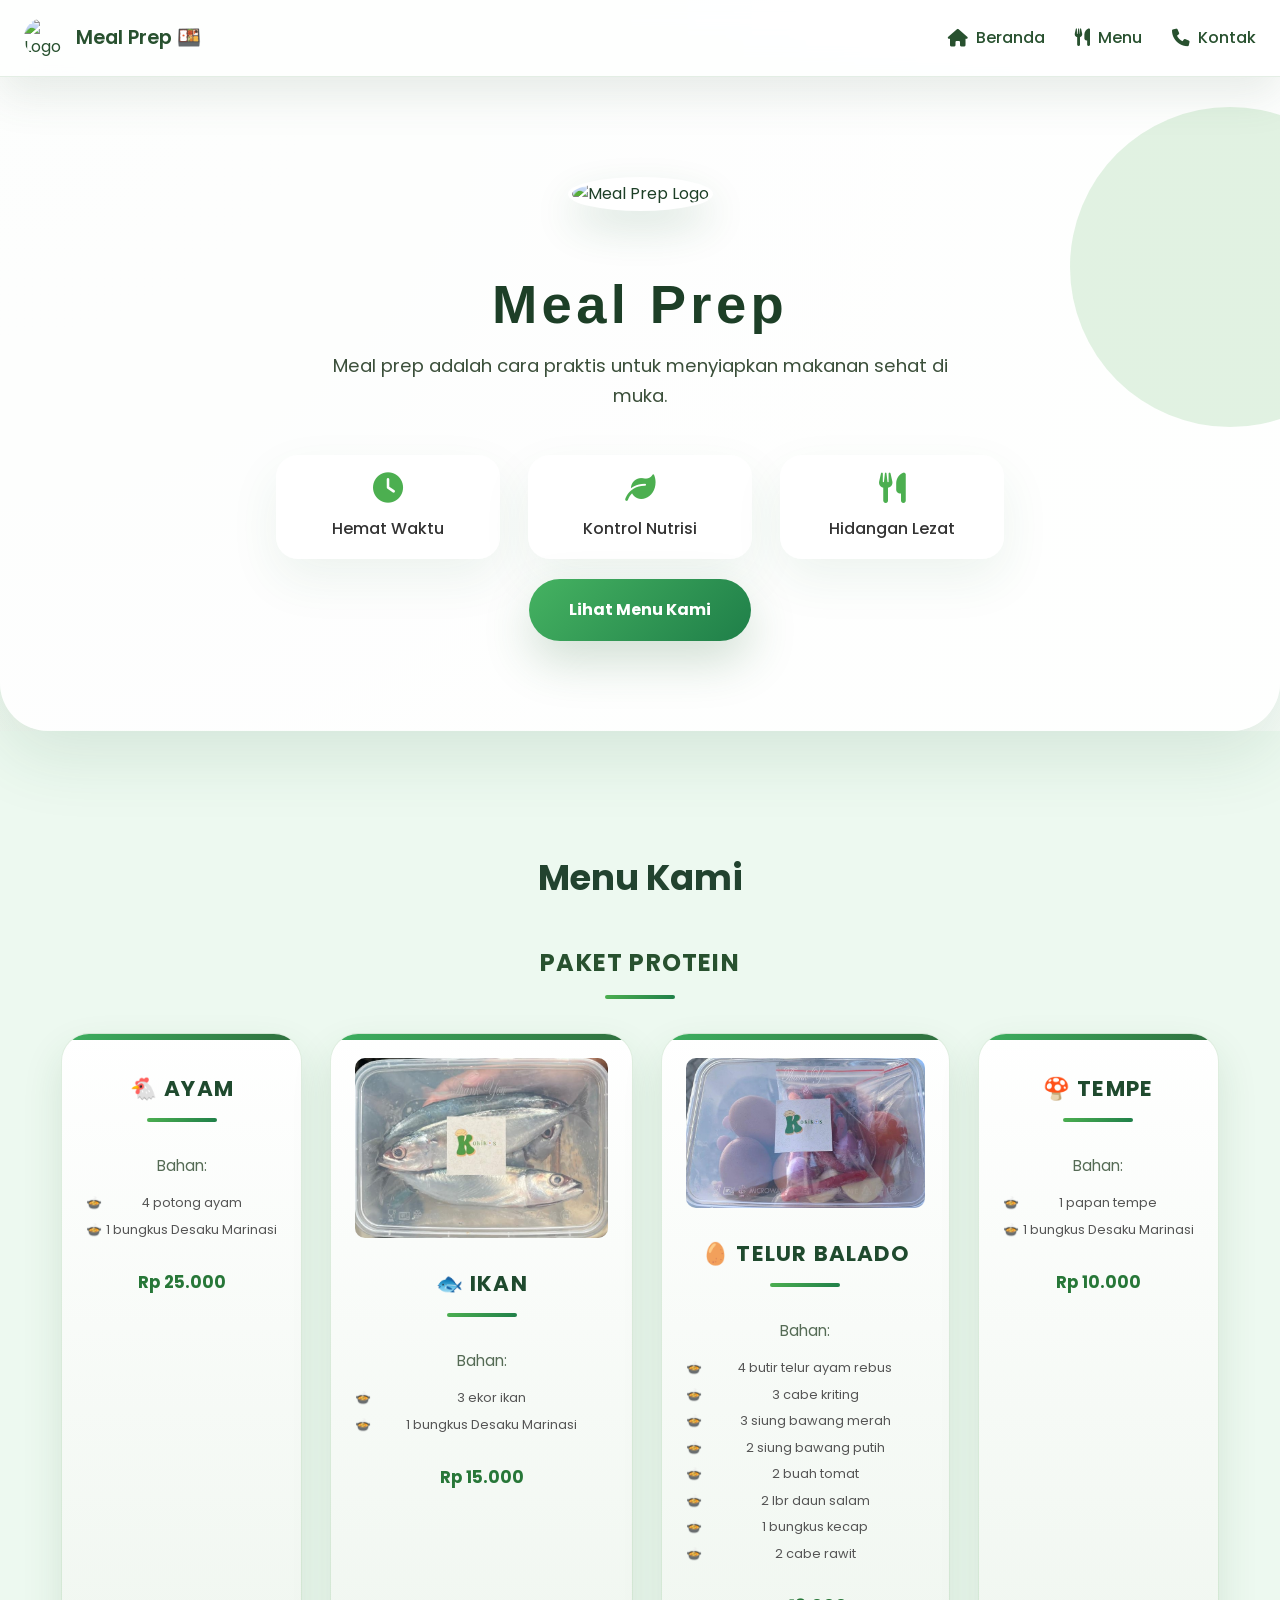
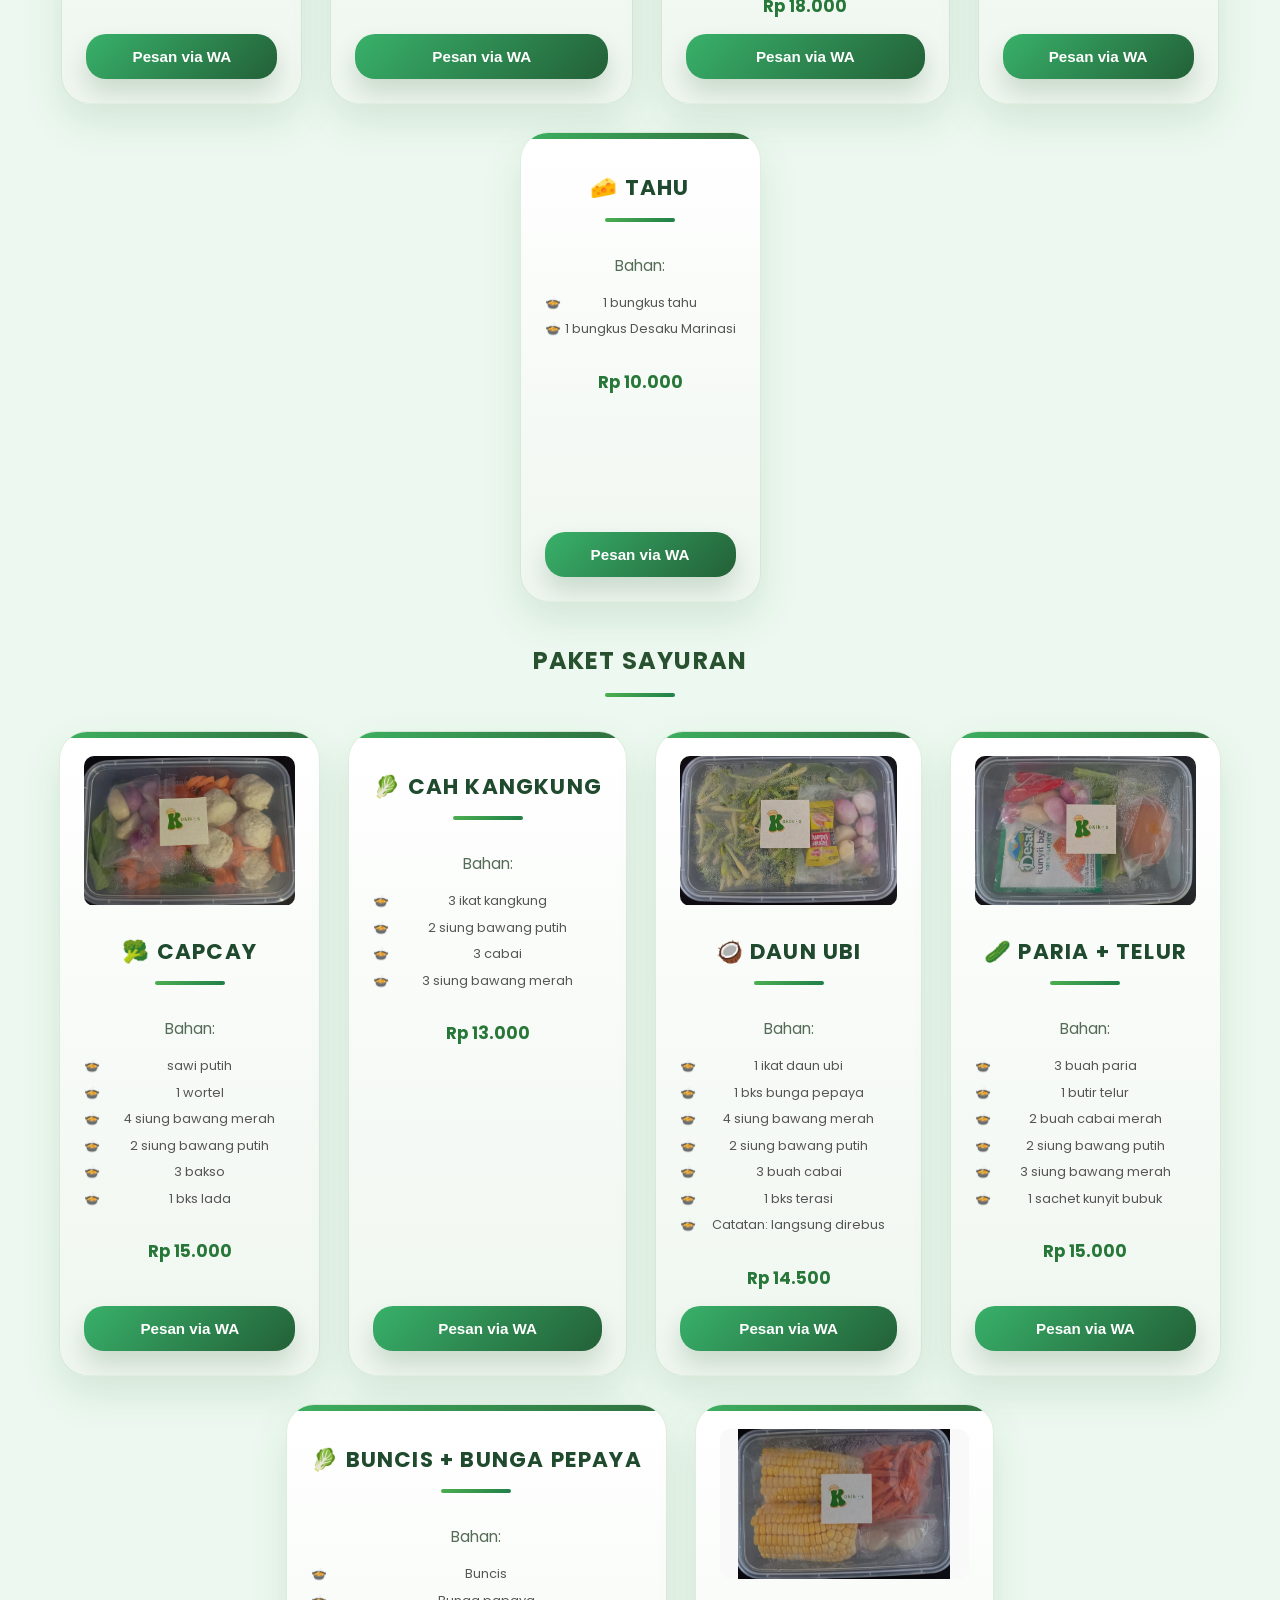
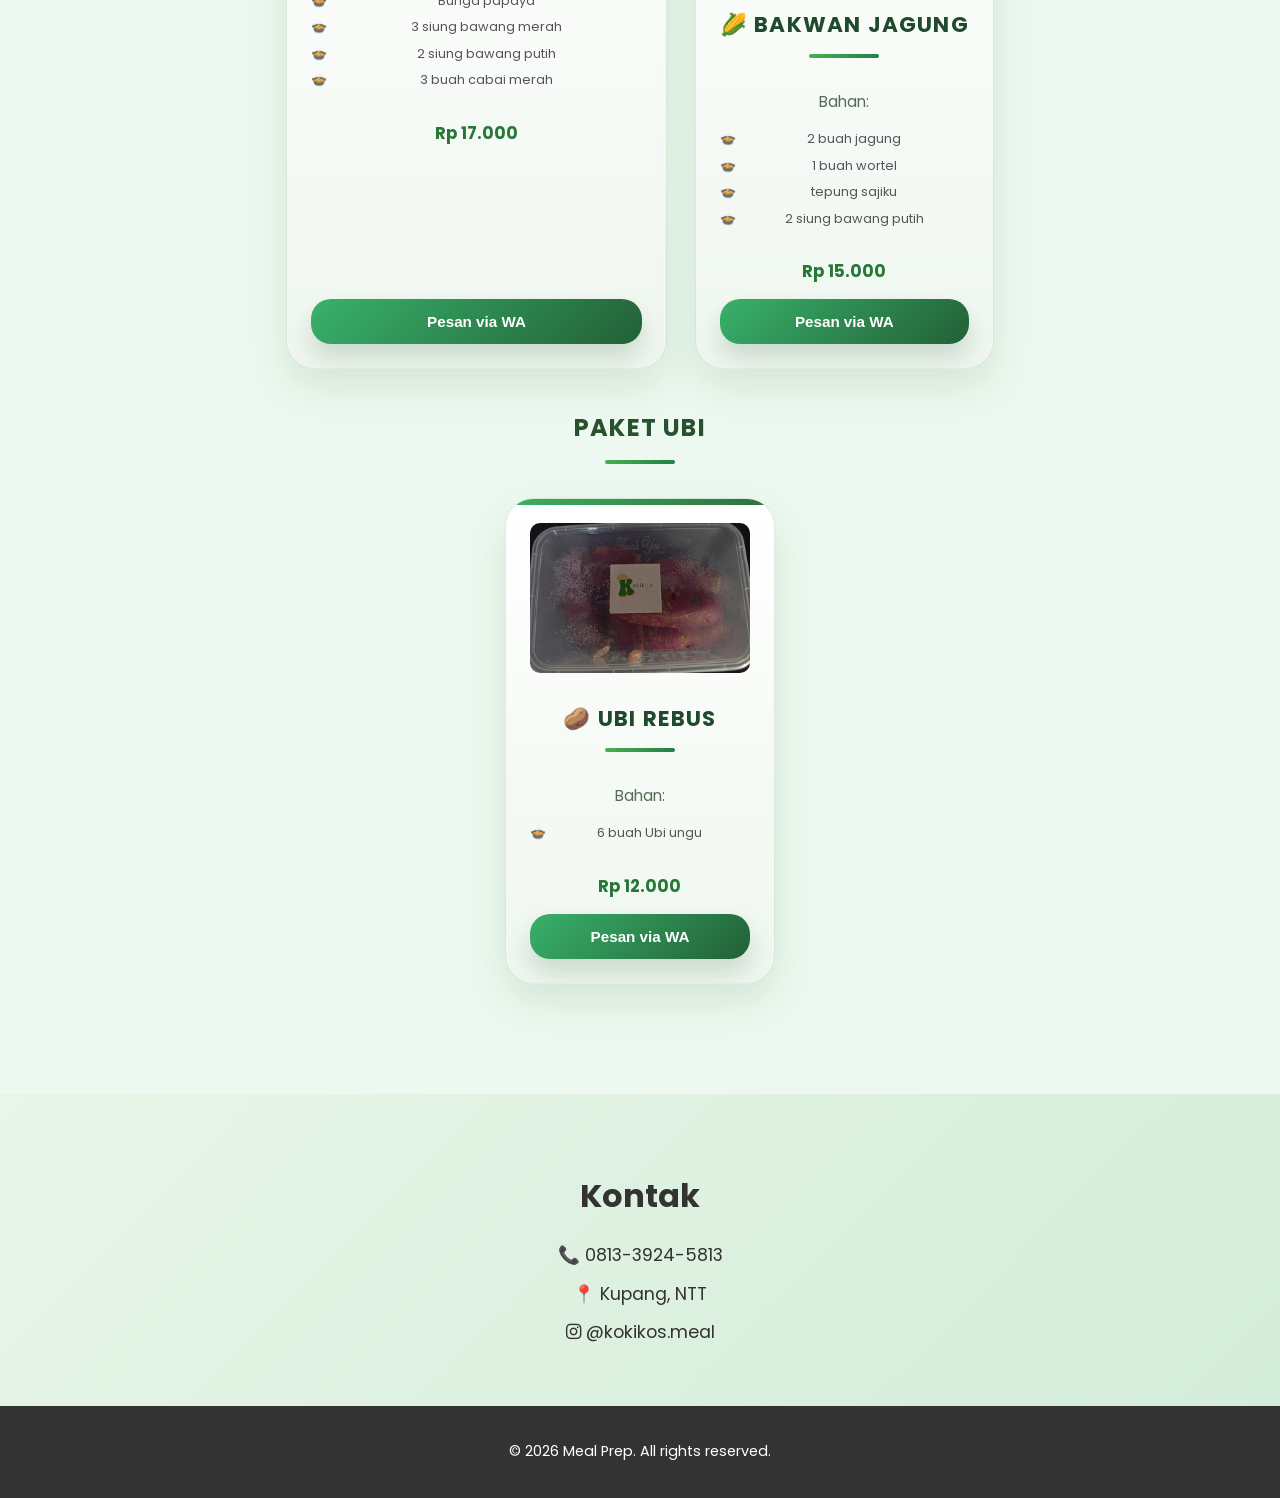
==== commit 8e9f2a0b: "Remove GitHub repository link from contact section" ====
--- a/index.html
+++ b/index.html
@@ -70,7 +70,6 @@
         <p>📞 0813-3924-5813</p>
         <p>📍 Kupang, NTT</p>
         <p><i class="fab fa-instagram"></i> @kokikos.meal</p>
-        <p><i class="fab fa-github"></i> <a href="https://github.com/username/meal-prep" target="_blank">GitHub Repository</a></p>
     </section>
 
     <!-- FOOTER -->
